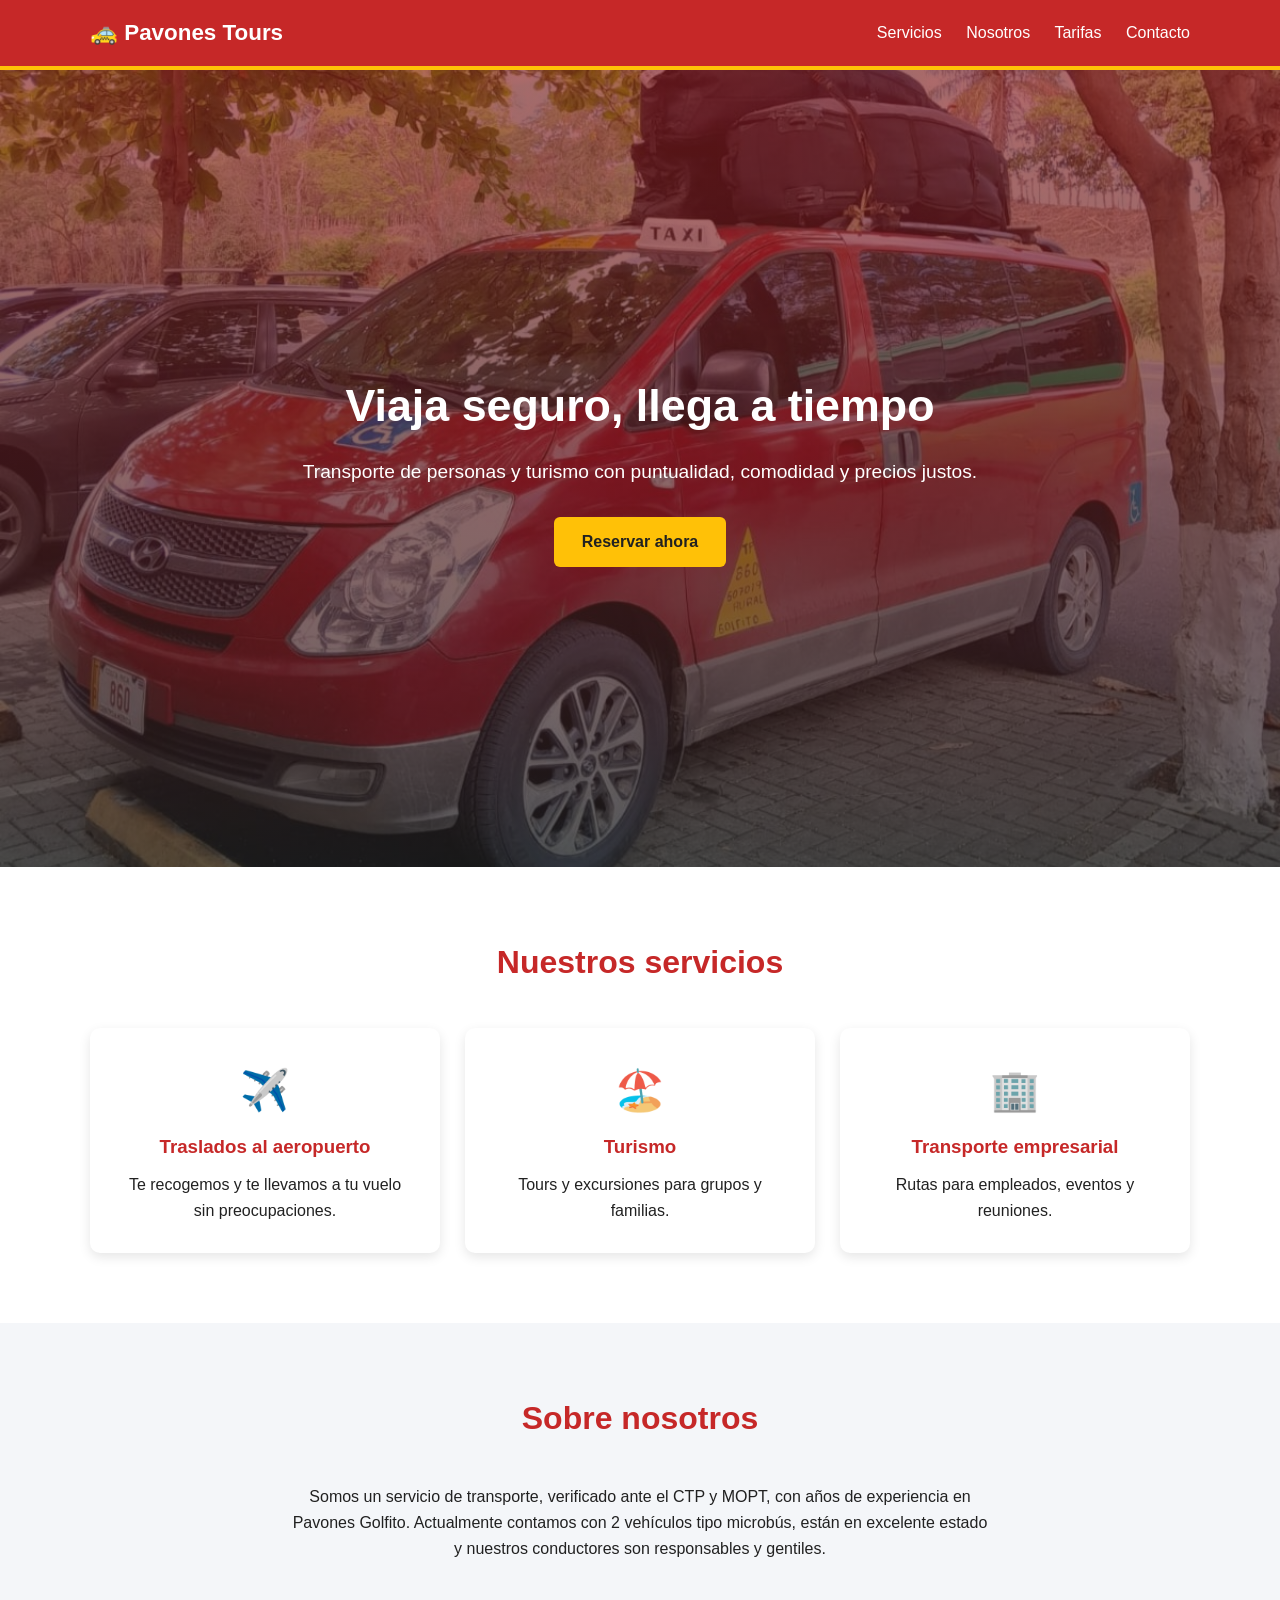
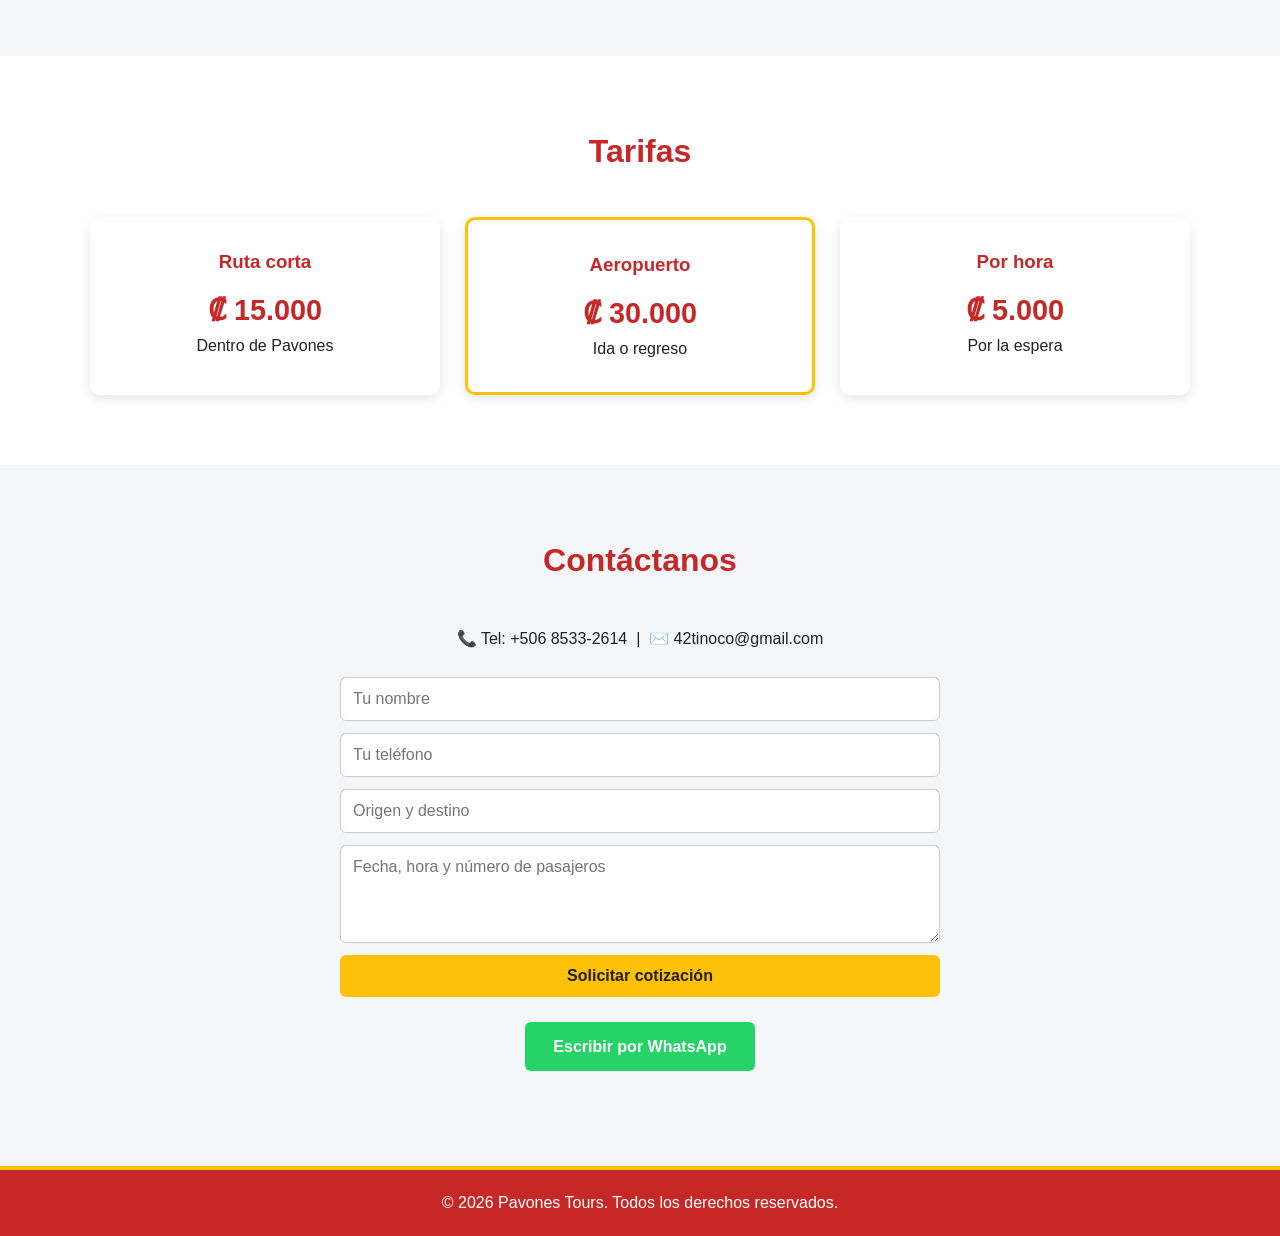
==== Index.html @ 0a623416 "Initial commit" ====
<!DOCTYPE html>
<html lang="es">
<head>
  <meta charset="UTF-8">
  <meta name="viewport" content="width=device-width, initial-scale=1.0">
  <title>Pavones Tours</title>
  <link rel="stylesheet" href="Index.css">
</head>
<body>

  <!-- ENCABEZADO -->
  <header class="header">
    <div class="contenedor header-contenido">
      <a href="#inicio" class="logo">🚕 Pavones Tours</a>
      <nav class="menu">
        <a href="#servicios">Servicios</a>
        <a href="#nosotros">Nosotros</a>
        <a href="#tarifas">Tarifas</a>
        <a href="#contacto">Contacto</a>
      </nav>
    </div>
  </header>

  <!-- PORTADA -->
  <section class="hero" id="inicio">
    <div class="contenedor">
      <h1>Viaja seguro, llega a tiempo</h1>
      <p>Transporte de personas y turismo con puntualidad, comodidad y precios justos.</p>
      <a href="#contacto" class="boton">Reservar ahora</a>
    </div>
  </section>  

  <!-- SERVICIOS -->
  <section class="seccion" id="servicios">
    <div class="contenedor">
      <h2>Nuestros servicios</h2>
      <div class="tarjetas">
        <article class="tarjeta">
          <span class="icono">✈️</span>
          <h3>Traslados al aeropuerto</h3>
          <p>Te recogemos y te llevamos a tu vuelo sin preocupaciones.</p>
        </article>
        <article class="tarjeta">
          <span class="icono">🏖️</span>
          <h3>Turismo</h3>
          <p>Tours y excursiones para grupos y familias.</p>
        </article>
        <article class="tarjeta">
          <span class="icono">🏢</span>
          <h3>Transporte empresarial</h3>
          <p>Rutas para empleados, eventos y reuniones.</p>
        </article>
      </div>
    </div>
  </section>

  <!-- NOSOTROS -->
  <section class="seccion gris" id="nosotros">
    <div class="contenedor">
      <h2>Sobre nosotros</h2>
      <p class="texto-centrado">
        Somos un servicio de transporte, verificado ante el CTP y MOPT, con años de experiencia en Pavones Golfito. Actualmente contamos con 2 vehículos tipo microbús, están
        en excelente estado y nuestros conductores son responsables y gentiles.
      </p>
    </div>
  </section>

  <!-- TARIFAS -->
  <section class="seccion" id="tarifas">
    <div class="contenedor">
      <h2>Tarifas</h2>
      <div class="tarjetas">
        <article class="tarjeta">
          <h3>Ruta corta</h3>
          <p class="precio">₡ 15.000</p>
          <p>Dentro de Pavones</p>
        </article>
        <article class="tarjeta destacada">
          <h3>Aeropuerto</h3>
          <p class="precio">₡ 30.000</p>
          <p>Ida o regreso</p>
        </article>
        <article class="tarjeta">
          <h3>Por hora</h3>
          <p class="precio">₡ 5.000</p>
          <p>Por la espera</p>
        </article>
      </div>
    </div>
  </section>

  <!-- CONTACTO -->
  <section class="seccion gris" id="contacto">
    <div class="contenedor">
      <h2>Contáctanos</h2>
      <p class="texto-centrado">📞 Tel: +506 8533-2614 &nbsp;|&nbsp; ✉️ 42tinoco@gmail.com</p>
      <form class="formulario">
        <input type="text" placeholder="Tu nombre" required>
        <input type="tel" placeholder="Tu teléfono" required>
        <input type="text" placeholder="Origen y destino" required>
        <textarea rows="4" placeholder="Fecha, hora y número de pasajeros"></textarea>
        <button type="submit" class="boton">Solicitar cotización</button>
      </form>
      <p class="texto-centrado">
        <a class="boton verde" href="https://wa.me/50685332614" target="_blank">Escribir por WhatsApp</a>
      </p>
    </div>
  </section>

  <!-- PIE -->
  <footer class="footer">
    <p>&copy; 2026 Pavones Tours. Todos los derechos reservados.</p>
  </footer>

</body>
</html>
---- Index.css ----
/* ===== Variables de color (cámbialas a tu gusto) ===== */
:root {
  --principal: #C62828;   /* rojo */
  --oscuro: #8E1B1B;      /* rojo oscuro para la portada */
  --acento: #FFC107;      /* amarillo taxi */
  --texto: #212121;
  --gris: #f4f6f9;
  --blanco: #fff;
}

* {
  margin: 0;
  padding: 0;
  box-sizing: border-box;
}

html {
  scroll-behavior: smooth;
}

body {
  font-family: Arial, Helvetica, sans-serif;
  color: var(--texto);
  line-height: 1.6;
}

.contenedor {
  width: 90%;
  max-width: 1100px;
  margin: 0 auto;
}

/* ===== Encabezado ===== */
.header {
  background: var(--principal);
  border-bottom: 4px solid var(--acento);
  position: sticky;
  top: 0;
  z-index: 10;
}

.header-contenido {
  display: flex;
  justify-content: space-between;
  align-items: center;
  padding: 15px 0;
  flex-wrap: wrap;
  gap: 10px;
}

.logo {
  color: var(--blanco);
  font-size: 1.4rem;
  font-weight: bold;
  text-decoration: none;
}

.menu a {
  color: var(--blanco);
  text-decoration: none;
  margin-left: 20px;
  transition: color 0.3s;
}

.menu a:hover {
  color: var(--acento);
}

/* ===== Portada ===== */
.hero {
  background: linear-gradient(rgba(142, 27, 27, 0.65), rgba(33, 33, 33, 0.7)),
              url("Buceta_portada.jpeg") center/cover;
  color: var(--blanco);
  text-align: center;
  padding: 300px 0;
}

.hero h1 {
  font-size: 2.8rem;
  margin-bottom: 15px;
}

.hero p {
  font-size: 1.2rem;
  margin-bottom: 30px;
}

/* ===== Botones ===== */
.boton {
  display: inline-block;
  background: var(--acento);
  color: var(--texto);
  padding: 12px 28px;
  border: none;
  border-radius: 6px;
  font-weight: bold;
  font-size: 1rem;
  text-decoration: none;
  cursor: pointer;
  transition: transform 0.2s, opacity 0.2s;
}

.boton:hover {
  transform: translateY(-2px);
  opacity: 0.9;
}

.boton.verde {
  background: #25d366;
  color: var(--blanco);
}

/* ===== Secciones ===== */
.seccion {
  padding: 70px 0;
}

.seccion.gris {
  background: var(--gris);
}

.seccion h2 {
  text-align: center;
  font-size: 2rem;
  color: var(--principal);
  margin-bottom: 40px;
}

.texto-centrado {
  text-align: center;
  max-width: 700px;
  margin: 0 auto 25px;
}

/* ===== Tarjetas ===== */
.tarjetas {
  display: grid;
  grid-template-columns: repeat(auto-fit, minmax(250px, 1fr));
  gap: 25px;
}

.tarjeta {
  background: var(--blanco);
  padding: 30px;
  border-radius: 10px;
  text-align: center;
  box-shadow: 0 4px 12px rgba(0, 0, 0, 0.1);
  transition: transform 0.3s;
}

.tarjeta:hover {
  transform: translateY(-6px);
}

.tarjeta.destacada {
  border: 3px solid var(--acento);
}

.icono {
  font-size: 2.5rem;
  display: block;
  margin-bottom: 10px;
}

.tarjeta h3 {
  margin-bottom: 10px;
  color: var(--principal);
}

/* El amarillo se lee mal sobre blanco, por eso el precio va en rojo */
.precio {
  font-size: 1.8rem;
  font-weight: bold;
  color: var(--principal);
}

/* ===== Formulario ===== */
.formulario {
  max-width: 600px;
  margin: 0 auto 25px;
  display: flex;
  flex-direction: column;
  gap: 12px;
}

.formulario input,
.formulario textarea {
  padding: 12px;
  border: 1px solid #ccc;
  border-radius: 6px;
  font-size: 1rem;
  font-family: inherit;
}

.formulario input:focus,
.formulario textarea:focus {
  outline: 2px solid var(--acento);
  border-color: var(--principal);
}

/* ===== Pie ===== */
.footer {
  background: var(--principal);
  border-top: 4px solid var(--acento);
  color: var(--blanco);
  text-align: center;
  padding: 20px 0;
}

/* ===== Celulares ===== */
@media (max-width: 600px) {
  .hero h1 {
    font-size: 2rem;
  }
  .menu a {
    margin: 0 10px 0 0;
  }
}
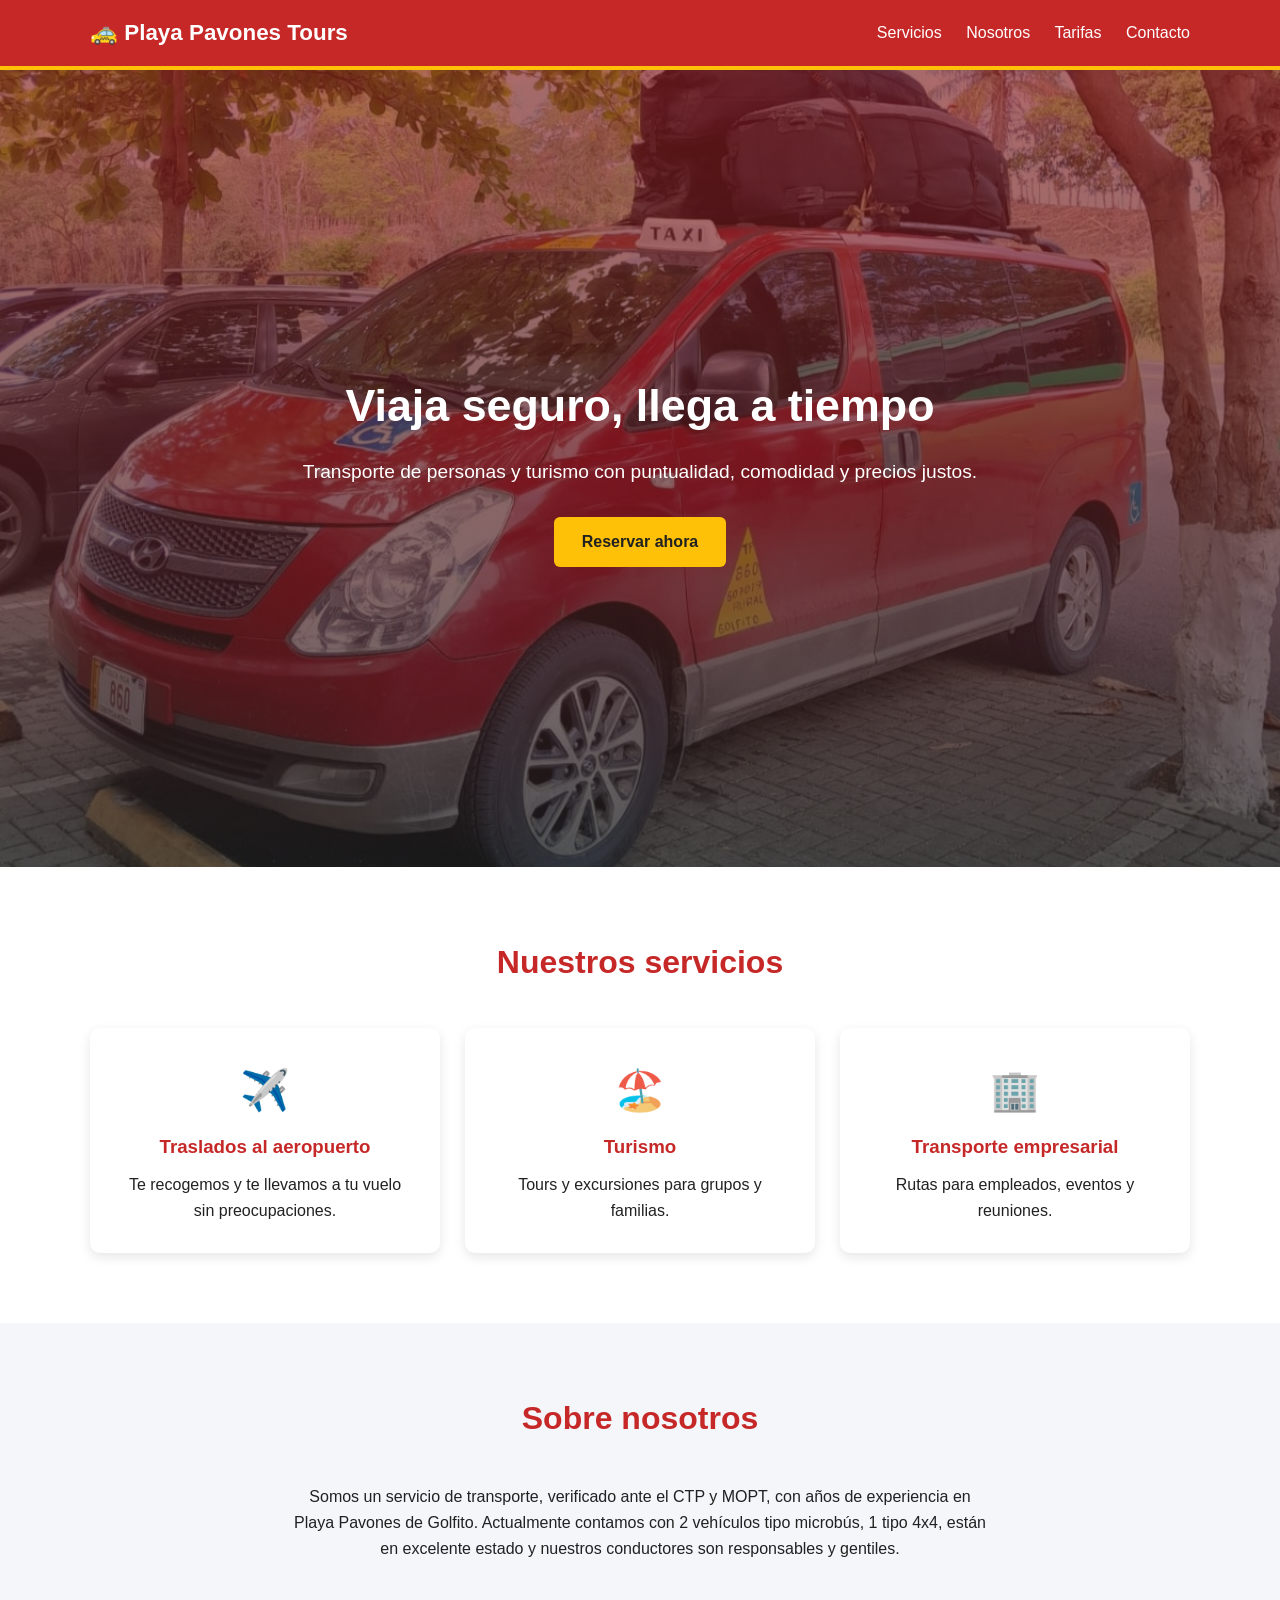
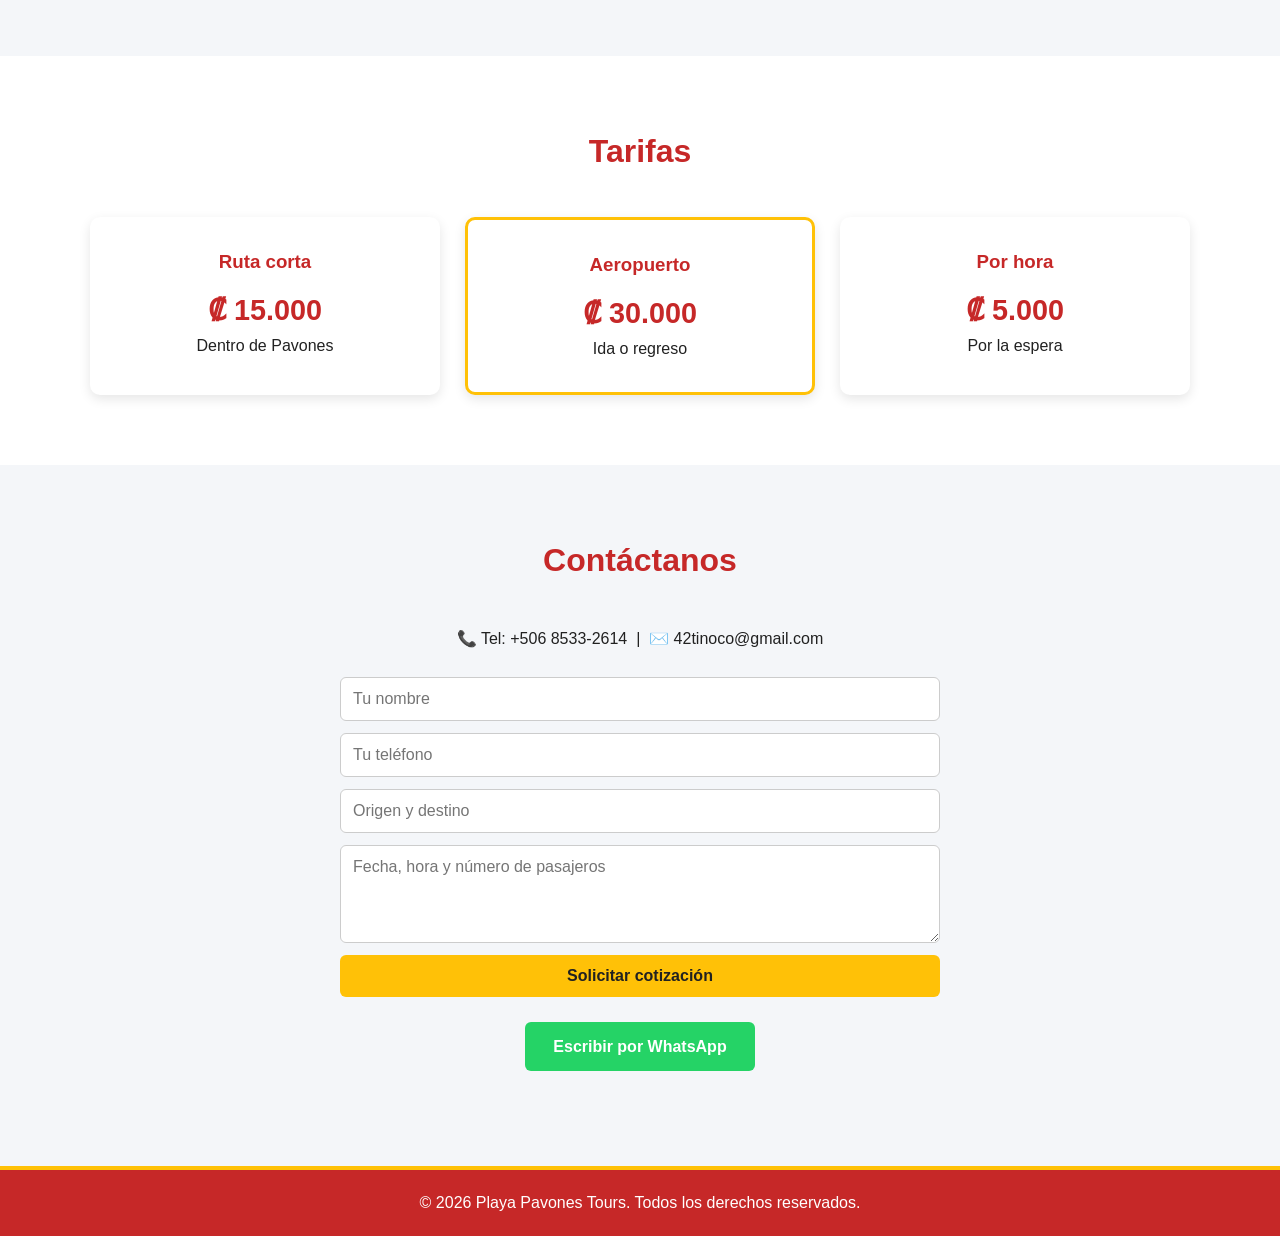
==== commit e845f887: "Change1" ====
--- a/Index.html
+++ b/Index.html
@@ -3,7 +3,7 @@
 <head>
   <meta charset="UTF-8">
   <meta name="viewport" content="width=device-width, initial-scale=1.0">
-  <title>Pavones Tours</title>
+  <title>Playa Pavones Tours</title>
   <link rel="stylesheet" href="Index.css">
 </head>
 <body>
@@ -11,7 +11,7 @@
   <!-- ENCABEZADO -->
   <header class="header">
     <div class="contenedor header-contenido">
-      <a href="#inicio" class="logo">🚕 Pavones Tours</a>
+      <a href="#inicio" class="logo">🚕 Playa Pavones Tours</a>
       <nav class="menu">
         <a href="#servicios">Servicios</a>
         <a href="#nosotros">Nosotros</a>
@@ -59,7 +59,7 @@
     <div class="contenedor">
       <h2>Sobre nosotros</h2>
       <p class="texto-centrado">
-        Somos un servicio de transporte, verificado ante el CTP y MOPT, con años de experiencia en Pavones Golfito. Actualmente contamos con 2 vehículos tipo microbús, están
+        Somos un servicio de transporte, verificado ante el CTP y MOPT, con años de experiencia en Playa Pavones de Golfito. Actualmente contamos con 2 vehículos tipo microbús, 1 tipo 4x4, están
         en excelente estado y nuestros conductores son responsables y gentiles.
       </p>
     </div>
@@ -109,7 +109,7 @@
 
   <!-- PIE -->
   <footer class="footer">
-    <p>&copy; 2026 Pavones Tours. Todos los derechos reservados.</p>
+    <p>&copy; 2026 Playa Pavones Tours. Todos los derechos reservados.</p>
   </footer>
 
 </body>
--- a/Index.css
+++ b/Index.css
@@ -72,7 +72,7 @@
               url("Buceta_portada.jpeg") center/cover;
   color: var(--blanco);
   text-align: center;
-  padding: 300px 0;
+  padding: clamp(120px, 25vw, 300px) 0;
 }
 
 .hero h1 {
@@ -209,9 +209,24 @@
 
 /* ===== Celulares ===== */
 @media (max-width: 600px) {
+  .hero {
+    background: var(--oscuro);
+    padding: 0 0 40px;
+  }
+
+  /* La foto completa arriba, sin recortes */
+  .hero::before {
+    content: "";
+    display: block;
+    aspect-ratio: 1200 / 828;
+    background: url("Buceta_portada.jpeg") center / cover;
+    margin-bottom: 30px;
+  }
+
   .hero h1 {
     font-size: 2rem;
   }
+
   .menu a {
     margin: 0 10px 0 0;
   }
